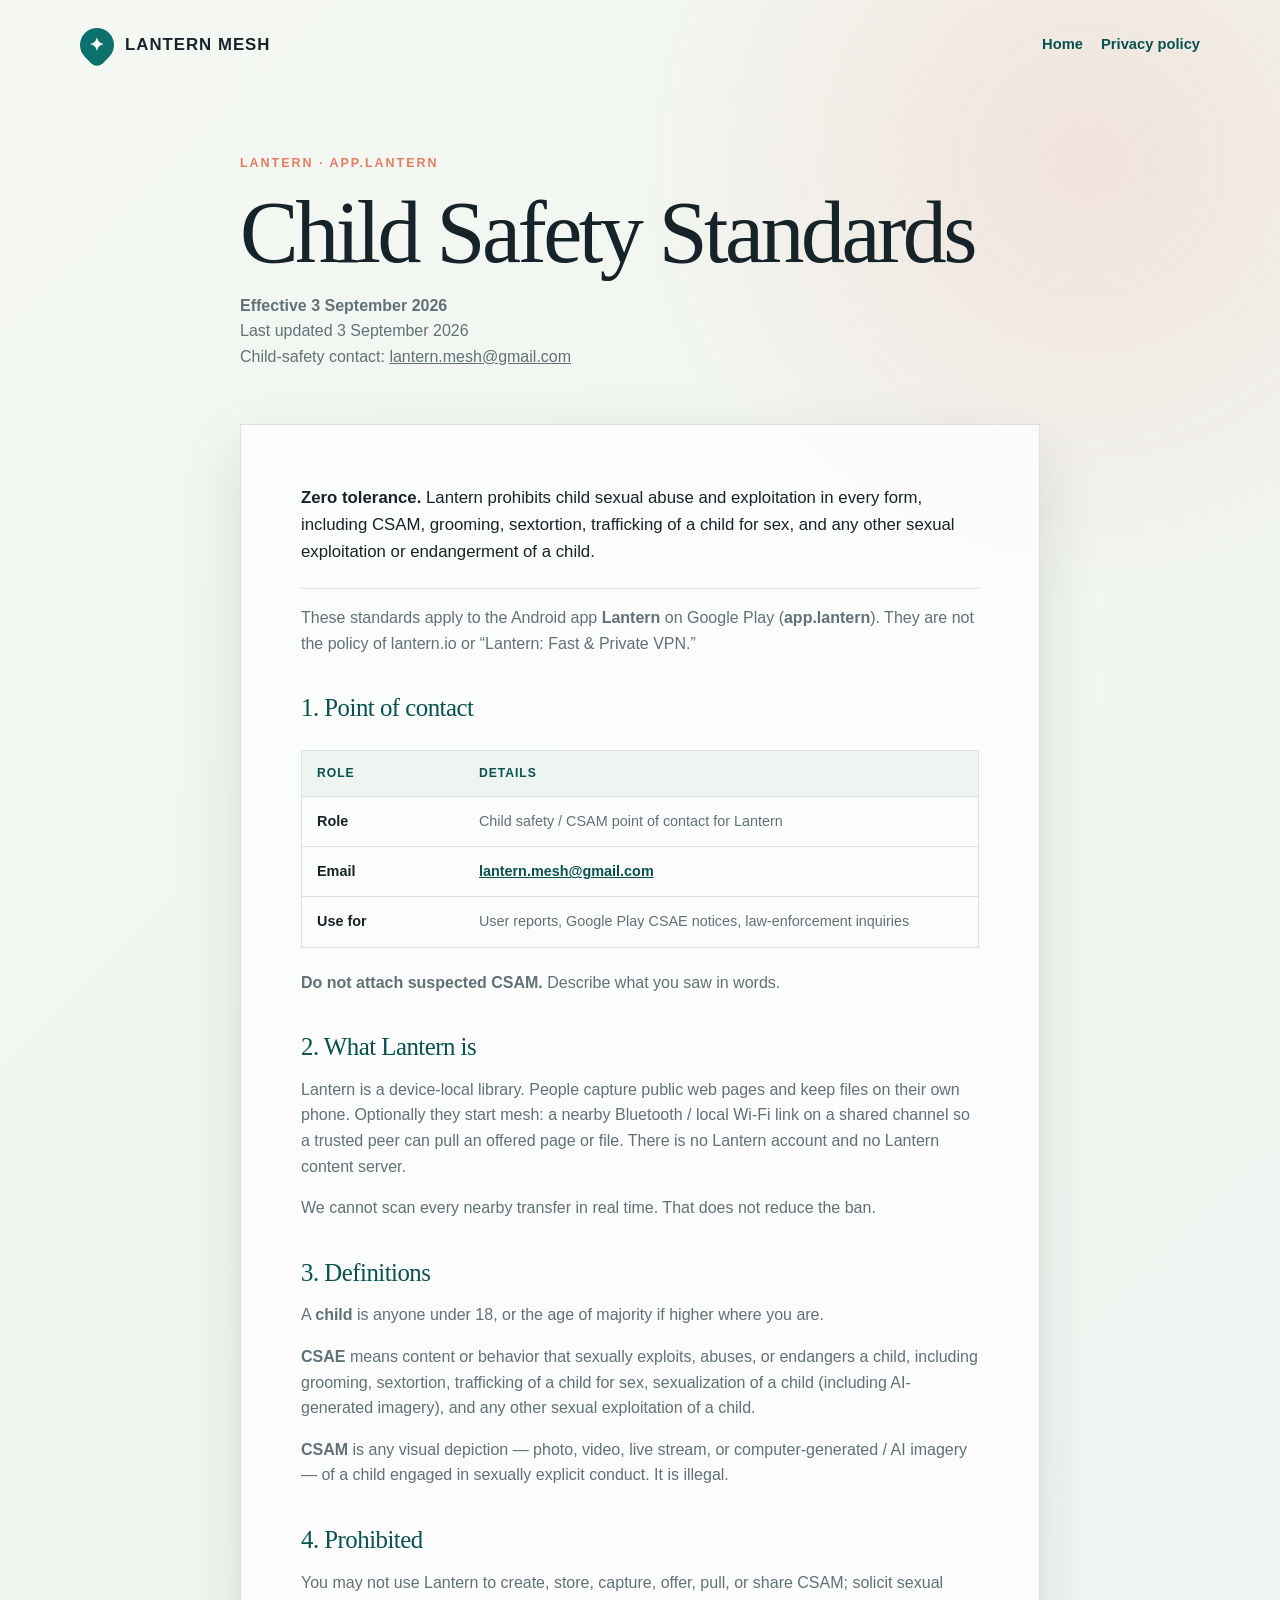
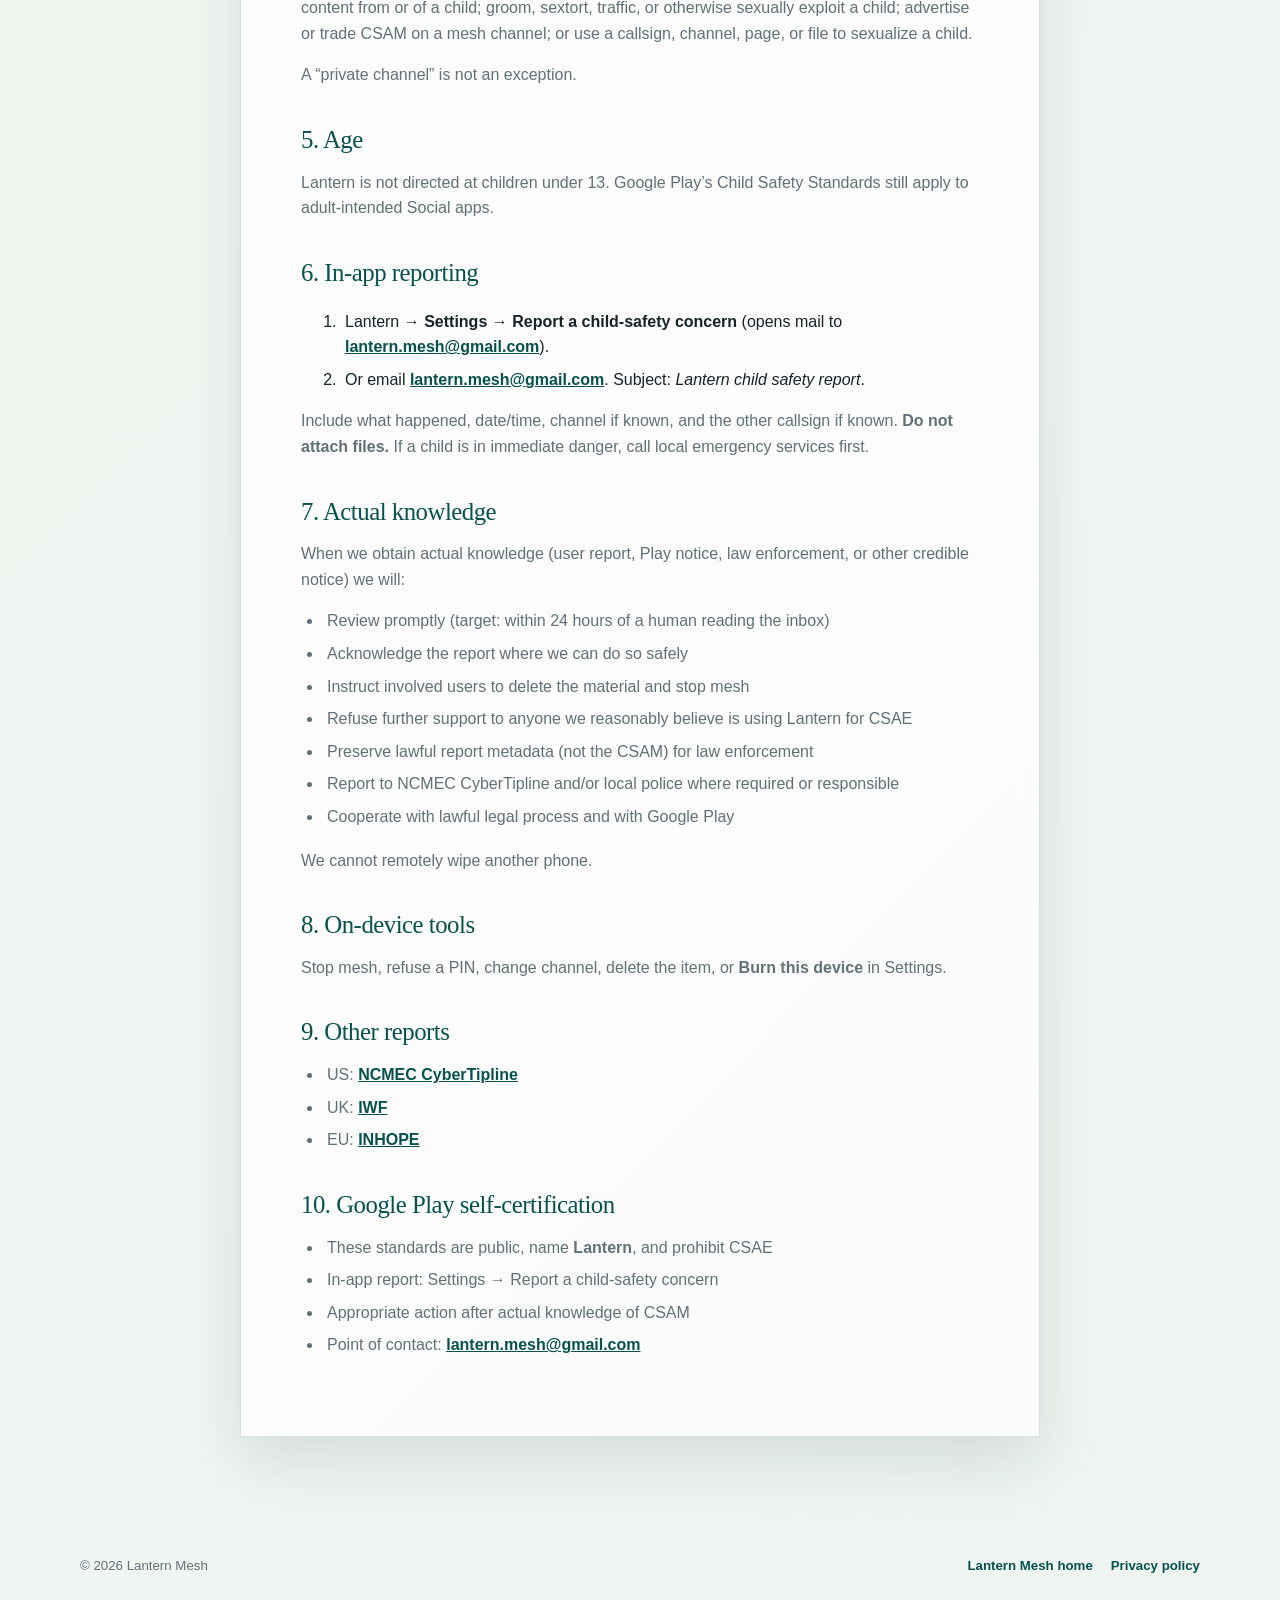
==== child-safety.html @ 803aa9cc "Create CSAE Page" ====
<!doctype html>
<html lang="en">
<head>
  <meta charset="utf-8">
  <meta name="viewport" content="width=device-width, initial-scale=1">
  <meta name="description" content="Lantern Child Safety Standards addressing child sexual abuse and exploitation.">
  <title>Child Safety Standards | Lantern (app.lantern)</title>
  <link rel="stylesheet" href="styles.css">
</head>
<body>
  <header class="site-header">
    <a class="brand" href="home.html" aria-label="Lantern Mesh home">
      <span class="brand-mark" aria-hidden="true"><span>✦</span></span>
      <span>Lantern Mesh</span>
    </a>
    <nav aria-label="Primary navigation">
      <a class="header-link" href="home.html">Home</a>
      <a class="header-link" href="privacypolicy.html">Privacy policy</a>
    </nav>
  </header>

  <main class="page-shell policy-page">
    <p class="eyebrow">Lantern · app.lantern</p>
    <h1>Child Safety Standards</h1>
    <p class="updated"><strong>Effective 3 September 2026</strong><br>Last updated 3 September 2026<br>Child-safety contact: <a href="mailto:lantern.mesh@gmail.com">lantern.mesh@gmail.com</a></p>
    <article class="policy-content">
      <p class="policy-lead"><strong>Zero tolerance.</strong> Lantern prohibits child sexual abuse and exploitation in every form, including CSAM, grooming, sextortion, trafficking of a child for sex, and any other sexual exploitation or endangerment of a child.</p>
      <p>These standards apply to the Android app <strong>Lantern</strong> on Google Play (<strong>app.lantern</strong>). They are not the policy of lantern.io or “Lantern: Fast &amp; Private VPN.”</p>

      <h2>1. Point of contact</h2>
      <div class="table-wrap"><table><thead><tr><th>Role</th><th>Details</th></tr></thead><tbody>
        <tr><td>Role</td><td>Child safety / CSAM point of contact for Lantern</td></tr>
        <tr><td>Email</td><td><strong><a href="mailto:lantern.mesh@gmail.com">lantern.mesh@gmail.com</a></strong></td></tr>
        <tr><td>Use for</td><td>User reports, Google Play CSAE notices, law-enforcement inquiries</td></tr>
      </tbody></table></div>
      <p><strong>Do not attach suspected CSAM.</strong> Describe what you saw in words.</p>

      <h2>2. What Lantern is</h2>
      <p>Lantern is a device-local library. People capture public web pages and keep files on their own phone. Optionally they start mesh: a nearby Bluetooth / local Wi-Fi link on a shared channel so a trusted peer can pull an offered page or file. There is no Lantern account and no Lantern content server.</p>
      <p>We cannot scan every nearby transfer in real time. That does not reduce the ban.</p>

      <h2>3. Definitions</h2>
      <p>A <strong>child</strong> is anyone under 18, or the age of majority if higher where you are.</p>
      <p><strong>CSAE</strong> means content or behavior that sexually exploits, abuses, or endangers a child, including grooming, sextortion, trafficking of a child for sex, sexualization of a child (including AI-generated imagery), and any other sexual exploitation of a child.</p>
      <p><strong>CSAM</strong> is any visual depiction — photo, video, live stream, or computer-generated / AI imagery — of a child engaged in sexually explicit conduct. It is illegal.</p>

      <h2>4. Prohibited</h2>
      <p>You may not use Lantern to create, store, capture, offer, pull, or share CSAM; solicit sexual content from or of a child; groom, sextort, traffic, or otherwise sexually exploit a child; advertise or trade CSAM on a mesh channel; or use a callsign, channel, page, or file to sexualize a child.</p>
      <p>A “private channel” is not an exception.</p>

      <h2>5. Age</h2>
      <p>Lantern is not directed at children under 13. Google Play’s Child Safety Standards still apply to adult-intended Social apps.</p>

      <h2>6. In-app reporting</h2>
      <ol>
        <li>Lantern → <strong>Settings</strong> → <strong>Report a child-safety concern</strong> (opens mail to <a href="mailto:lantern.mesh@gmail.com">lantern.mesh@gmail.com</a>).</li>
        <li>Or email <a href="mailto:lantern.mesh@gmail.com">lantern.mesh@gmail.com</a>. Subject: <em>Lantern child safety report</em>.</li>
      </ol>
      <p>Include what happened, date/time, channel if known, and the other callsign if known. <strong>Do not attach files.</strong> If a child is in immediate danger, call local emergency services first.</p>

      <h2>7. Actual knowledge</h2>
      <p>When we obtain actual knowledge (user report, Play notice, law enforcement, or other credible notice) we will:</p>
      <ul>
        <li>Review promptly (target: within 24 hours of a human reading the inbox)</li>
        <li>Acknowledge the report where we can do so safely</li>
        <li>Instruct involved users to delete the material and stop mesh</li>
        <li>Refuse further support to anyone we reasonably believe is using Lantern for CSAE</li>
        <li>Preserve lawful report metadata (not the CSAM) for law enforcement</li>
        <li>Report to NCMEC CyberTipline and/or local police where required or responsible</li>
        <li>Cooperate with lawful legal process and with Google Play</li>
      </ul>
      <p>We cannot remotely wipe another phone.</p>

      <h2>8. On-device tools</h2>
      <p>Stop mesh, refuse a PIN, change channel, delete the item, or <strong>Burn this device</strong> in Settings.</p>

      <h2>9. Other reports</h2>
      <ul>
        <li>US: <a href="https://report.cybertip.org/">NCMEC CyberTipline</a></li>
        <li>UK: <a href="https://www.iwf.org.uk/">IWF</a></li>
        <li>EU: <a href="https://www.inhope.org/">INHOPE</a></li>
      </ul>

      <h2>10. Google Play self-certification</h2>
      <ul>
        <li>These standards are public, name <strong>Lantern</strong>, and prohibit CSAE</li>
        <li>In-app report: Settings → Report a child-safety concern</li>
        <li>Appropriate action after actual knowledge of CSAM</li>
        <li>Point of contact: <strong><a href="mailto:lantern.mesh@gmail.com">lantern.mesh@gmail.com</a></strong></li>
      </ul>
    </article>
  </main>

  <footer class="site-footer">
    <span>© 2026 Lantern Mesh</span>
    <span>
      <a class="text-link" href="home.html">Lantern Mesh home</a>
      <a class="text-link" href="privacypolicy.html">Privacy policy</a>
    </span>
  </footer>
</body>
</html>
---- styles.css ----
:root {
  --ink: #162329;
  --muted: #607178;
  --paper: #f4f7f2;
  --white: #ffffff;
  --teal: #0c716d;
  --teal-dark: #07514f;
  --coral: #e47d62;
  --line: #d8e3df;
  --shadow: 0 24px 60px rgba(22, 35, 41, 0.12);
  font-family: "Trebuchet MS", "Gill Sans", sans-serif;
  color: var(--ink);
  background: var(--paper);
}

* {
  box-sizing: border-box;
}

body {
  margin: 0;
  min-width: 320px;
  background:
    radial-gradient(circle at 85% 5%, rgba(228, 125, 98, 0.16), transparent 28rem),
    linear-gradient(135deg, #f4f7f2 0%, #eef5f1 100%);
  line-height: 1.6;
}

a {
  color: inherit;
}

.site-header,
.site-footer,
.page-shell {
  width: min(1120px, calc(100% - 48px));
  margin-inline: auto;
}

.site-header {
  display: flex;
  align-items: center;
  justify-content: space-between;
  padding: 28px 0;
}

.brand {
  display: inline-flex;
  align-items: center;
  gap: 11px;
  font-size: 1.05rem;
  font-weight: 700;
  letter-spacing: 0.06em;
  text-decoration: none;
  text-transform: uppercase;
}

.brand-mark {
  display: grid;
  width: 34px;
  height: 34px;
  place-items: center;
  border-radius: 50% 50% 50% 8px;
  color: var(--white);
  background: var(--teal);
  transform: rotate(-45deg);
}

.brand-mark span {
  transform: rotate(45deg);
  font-size: 1.1rem;
}

.header-link {
  color: var(--teal-dark);
  font-size: 0.92rem;
  font-weight: 700;
  text-decoration: none;
}

nav,
.site-footer > span:last-child {
  display: flex;
  flex-wrap: wrap;
  gap: 18px;
}

.header-link:hover,
.text-link:hover {
  color: var(--coral);
}

.hero {
  display: grid;
  grid-template-columns: 1.08fr 0.92fr;
  gap: clamp(40px, 8vw, 110px);
  align-items: center;
  min-height: 620px;
  padding: 54px 0 92px;
}

.eyebrow {
  margin: 0 0 18px;
  color: var(--coral);
  font-size: 0.78rem;
  font-weight: 700;
  letter-spacing: 0.16em;
  text-transform: uppercase;
}

h1,
h2 {
  margin: 0;
  font-family: Georgia, serif;
  font-weight: 400;
  letter-spacing: -0.04em;
}

h1 {
  max-width: 660px;
  font-size: clamp(3.6rem, 8vw, 6.9rem);
  line-height: 0.94;
}

.hero-copy {
  max-width: 530px;
  margin: 28px 0 34px;
  color: var(--muted);
  font-size: 1.12rem;
}

.button {
  display: inline-flex;
  align-items: center;
  gap: 12px;
  padding: 14px 20px;
  border: 1px solid var(--teal);
  border-radius: 4px;
  color: var(--white);
  background: var(--teal);
  font-size: 0.92rem;
  font-weight: 700;
  text-decoration: none;
  transition: background 180ms ease, transform 180ms ease;
}

.button:hover {
  background: var(--teal-dark);
  transform: translateY(-2px);
}

.button::after {
  content: "→";
  font-size: 1.2rem;
}

.visual {
  position: relative;
  aspect-ratio: 1;
  max-width: 460px;
  margin-inline: auto;
}

.visual::before,
.visual::after {
  position: absolute;
  content: "";
  border: 1px solid rgba(12, 113, 109, 0.25);
  border-radius: 50%;
}

.visual::before {
  inset: 4%;
}

.visual::after {
  inset: 15%;
}

.visual-core {
  position: absolute;
  inset: 22%;
  display: grid;
  place-items: center;
  border-radius: 50% 50% 50% 8%;
  color: var(--white);
  background: var(--teal);
  box-shadow: var(--shadow);
  transform: rotate(-45deg);
}

.visual-core span {
  transform: rotate(45deg);
  font-family: Georgia, serif;
  font-size: clamp(4rem, 8vw, 6rem);
}

.orbit-dot {
  position: absolute;
  width: 18px;
  height: 18px;
  border-radius: 50%;
  background: var(--coral);
}

.dot-one { top: 8%; right: 19%; }
.dot-two { bottom: 12%; left: 11%; width: 11px; height: 11px; background: var(--teal); }

.intro-band {
  padding: 72px 0;
  color: var(--white);
  background: var(--teal-dark);
}

.intro-band .page-shell {
  display: grid;
  grid-template-columns: 0.8fr 1.2fr;
  gap: 70px;
}

.intro-band h2 {
  font-size: clamp(2.2rem, 4vw, 3.5rem);
  line-height: 1;
}

.intro-band p {
  max-width: 570px;
  margin: 0;
  color: #c3dcda;
  font-size: 1.05rem;
}

.site-footer {
  display: flex;
  justify-content: space-between;
  gap: 20px;
  padding: 28px 0;
  color: var(--muted);
  font-size: 0.83rem;
}

.text-link {
  color: var(--teal-dark);
  font-weight: 700;
  text-decoration: none;
}

.policy-page {
  max-width: 800px;
  padding: 64px 0 90px;
}

.policy-page h1 {
  max-width: none;
  margin-bottom: 18px;
  font-size: clamp(3rem, 7vw, 5.5rem);
}

.updated {
  margin: 0 0 55px;
  color: var(--muted);
}

.policy-content {
  padding: clamp(28px, 5vw, 60px);
  border: 1px solid var(--line);
  background: rgba(255, 255, 255, 0.72);
  box-shadow: var(--shadow);
}

.policy-content h2 {
  margin: 32px 0 10px;
  color: var(--teal-dark);
  font-size: 1.55rem;
  letter-spacing: -0.02em;
}

.policy-content h2:first-child {
  margin-top: 0;
}

.policy-content p {
  margin: 0 0 16px;
  color: var(--muted);
}

.policy-lead {
  padding-bottom: 22px;
  border-bottom: 1px solid var(--line);
  color: var(--ink) !important;
  font-size: 1.05rem;
}

.policy-content h3 {
  margin: 24px 0 8px;
  color: var(--ink);
  font-size: 1rem;
}

.policy-content ul {
  margin: 0 0 18px;
  padding-left: 22px;
  color: var(--muted);
}

.policy-content li {
  margin: 7px 0;
  padding-left: 4px;
}

.policy-content a {
  color: var(--teal-dark);
  font-weight: 700;
}

.table-wrap {
  margin: 22px 0;
  overflow-x: auto;
  border: 1px solid var(--line);
}

table {
  width: 100%;
  min-width: 600px;
  border-collapse: collapse;
  color: var(--muted);
  font-size: 0.9rem;
}

th,
td {
  padding: 13px 15px;
  border-bottom: 1px solid var(--line);
  text-align: left;
  vertical-align: top;
}

th {
  color: var(--teal-dark);
  background: #edf4f1;
  font-size: 0.76rem;
  letter-spacing: 0.08em;
  text-transform: uppercase;
}

td:first-child {
  min-width: 145px;
  color: var(--ink);
  font-weight: 700;
}

tr:last-child td {
  border-bottom: 0;
}

@media (max-width: 700px) {
  .site-header,
  .site-footer,
  .page-shell {
    width: min(100% - 32px, 1120px);
  }

  .hero,
  .intro-band .page-shell {
    grid-template-columns: 1fr;
  }

  .hero {
    min-height: auto;
    padding-top: 42px;
  }

  .visual {
    width: min(86vw, 360px);
  }

  .intro-band .page-shell {
    gap: 26px;
  }

  .site-footer {
    align-items: flex-start;
    flex-direction: column;
  }
}
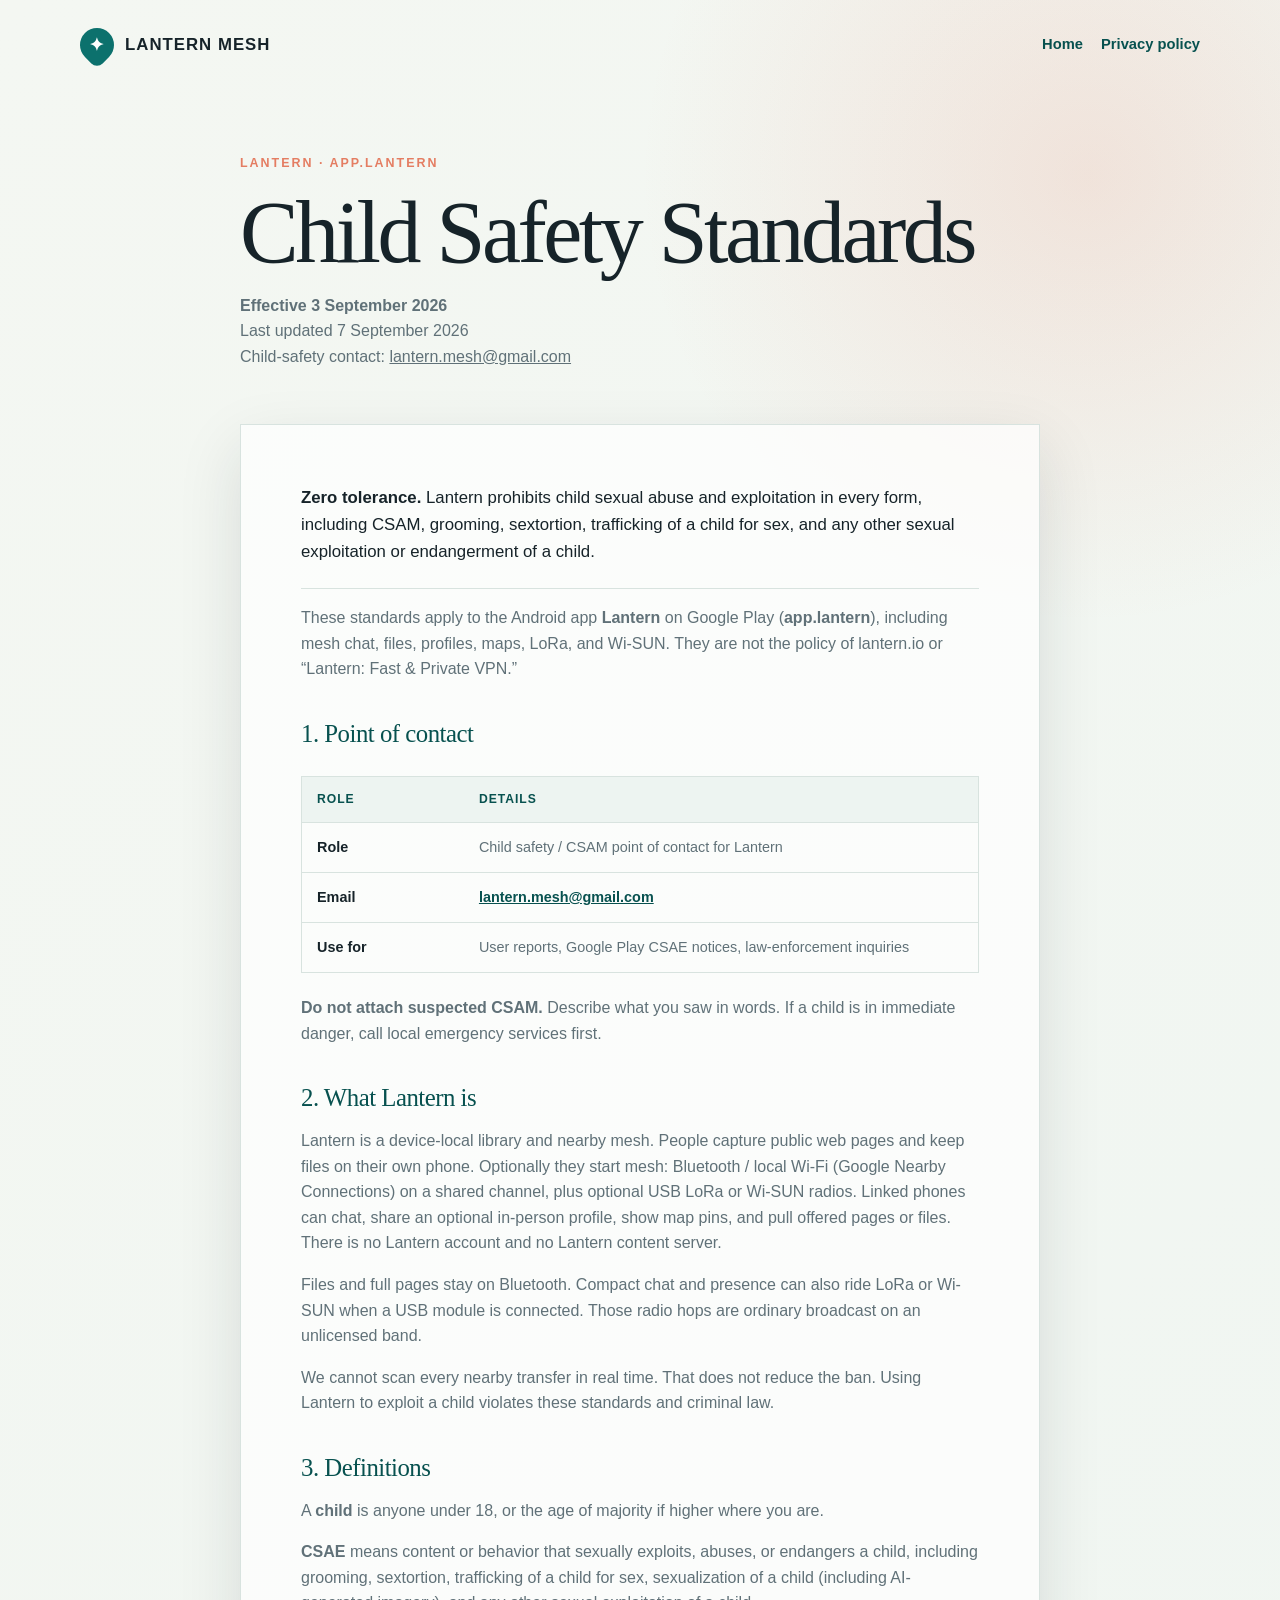
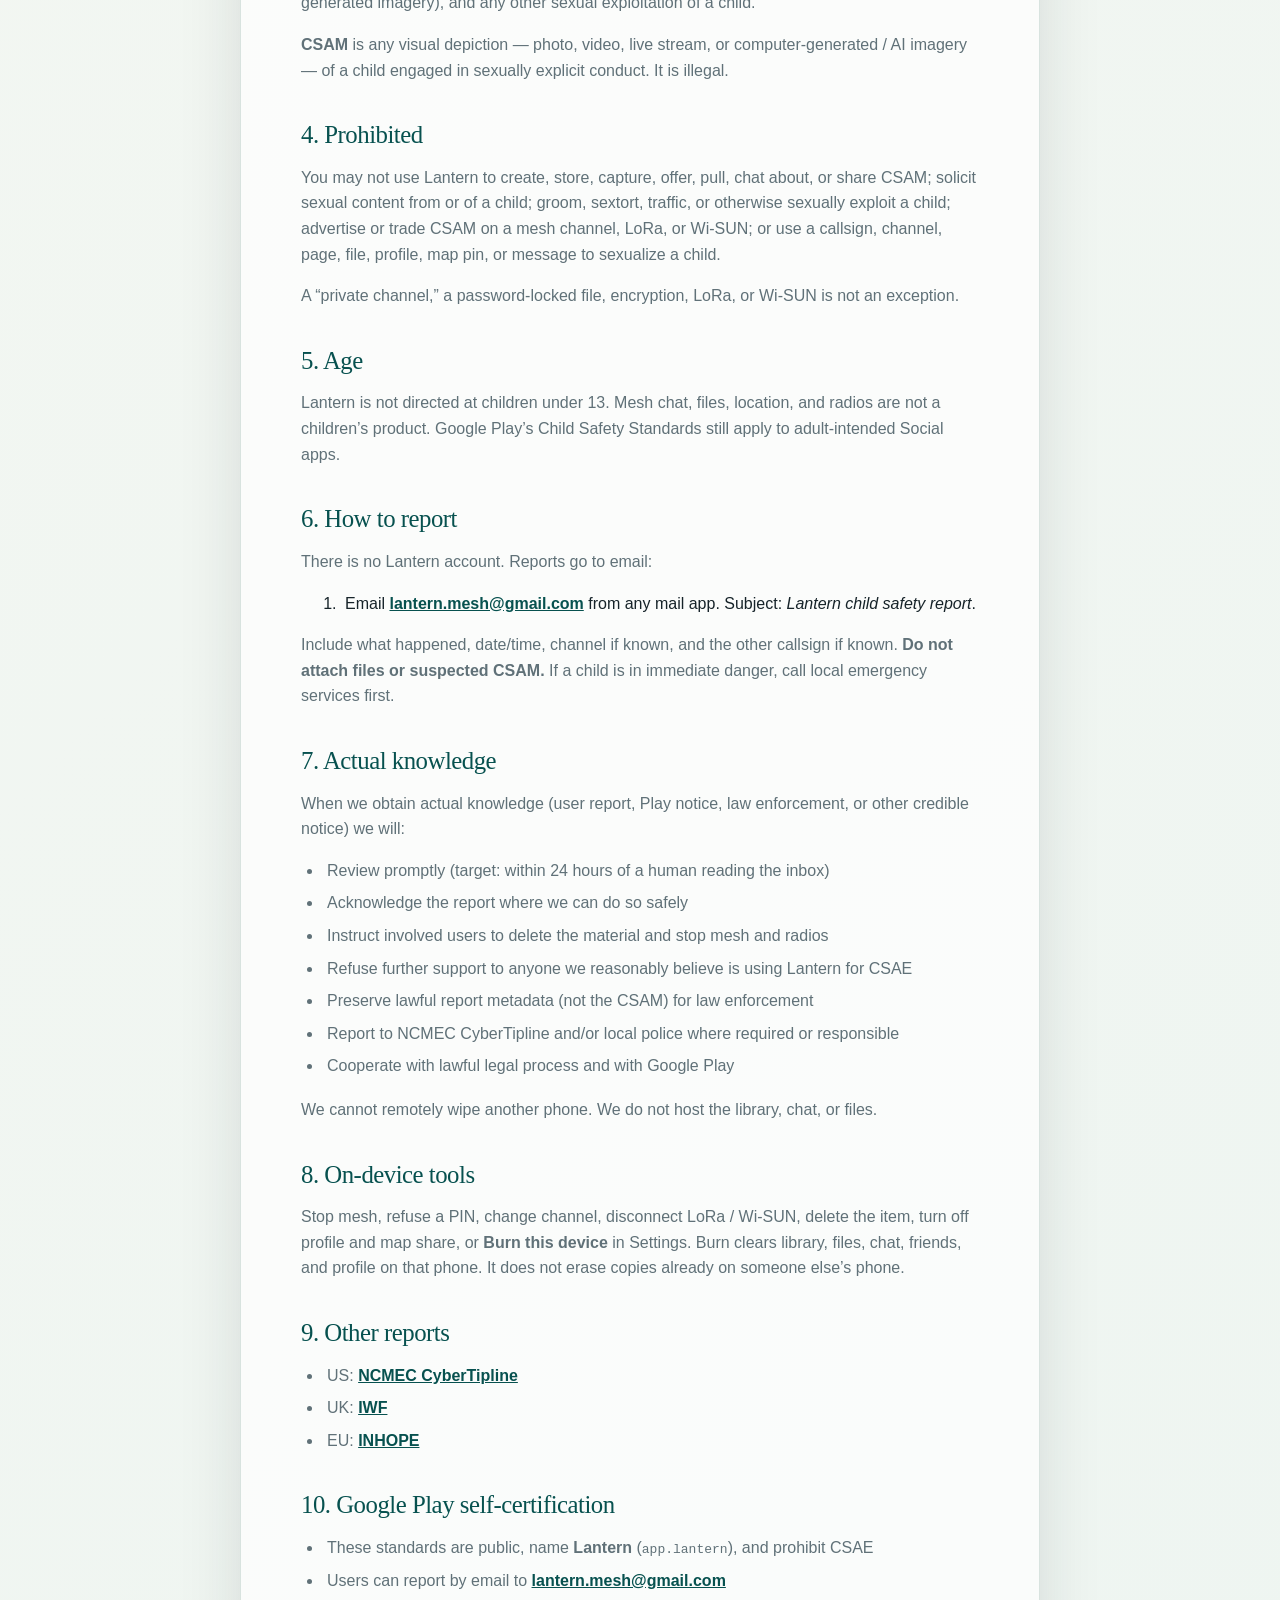
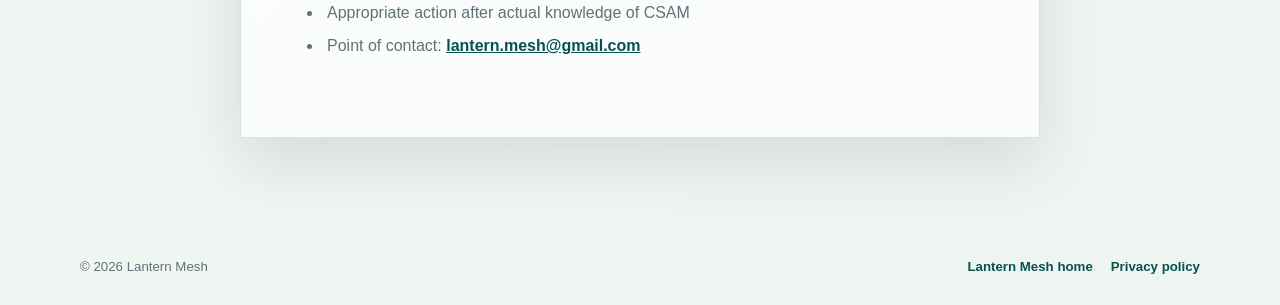
==== commit ad9d965b: "Revise child safety policy and contact details Updated child safety standards and contact informatio" ====
--- a/child-safety.html
+++ b/child-safety.html
@@ -14,30 +14,37 @@
       <span>Lantern Mesh</span>
     </a>
     <nav aria-label="Primary navigation">
-      <a class="header-link" href="home.html">Home</a>
-      <a class="header-link" href="privacypolicy.html">Privacy policy</a>
+      <a class="header-link" href="index.html">Home</a>
+      <a class="header-link" href="privacy.html">Privacy policy</a>
     </nav>
   </header>
-
   <main class="page-shell policy-page">
     <p class="eyebrow">Lantern · app.lantern</p>
     <h1>Child Safety Standards</h1>
-    <p class="updated"><strong>Effective 3 September 2026</strong><br>Last updated 3 September 2026<br>Child-safety contact: <a href="mailto:lantern.mesh@gmail.com">lantern.mesh@gmail.com</a></p>
+    <p class="updated"><strong>Effective 3 September 2026</strong><br>Last updated 7 September 2026<br>Child-safety contact: <a href="mailto:lantern.mesh@gmail.com">lantern.mesh@gmail.com</a></p>
     <article class="policy-content">
       <p class="policy-lead"><strong>Zero tolerance.</strong> Lantern prohibits child sexual abuse and exploitation in every form, including CSAM, grooming, sextortion, trafficking of a child for sex, and any other sexual exploitation or endangerment of a child.</p>
-      <p>These standards apply to the Android app <strong>Lantern</strong> on Google Play (<strong>app.lantern</strong>). They are not the policy of lantern.io or “Lantern: Fast &amp; Private VPN.”</p>
+      <p>These standards apply to the Android app <strong>Lantern</strong> on Google Play (<strong>app.lantern</strong>), including mesh chat, files, profiles, maps, LoRa, and Wi-SUN. They are not the policy of lantern.io or “Lantern: Fast & Private VPN.”</p>
 
       <h2>1. Point of contact</h2>
-      <div class="table-wrap"><table><thead><tr><th>Role</th><th>Details</th></tr></thead><tbody>
-        <tr><td>Role</td><td>Child safety / CSAM point of contact for Lantern</td></tr>
-        <tr><td>Email</td><td><strong><a href="mailto:lantern.mesh@gmail.com">lantern.mesh@gmail.com</a></strong></td></tr>
-        <tr><td>Use for</td><td>User reports, Google Play CSAE notices, law-enforcement inquiries</td></tr>
-      </tbody></table></div>
-      <p><strong>Do not attach suspected CSAM.</strong> Describe what you saw in words.</p>
+      <div class="table-wrap">
+        <table>
+          <thead>
+            <tr><th>Role</th><th>Details</th></tr>
+          </thead>
+          <tbody>
+            <tr><td>Role</td><td>Child safety / CSAM point of contact for Lantern</td></tr>
+            <tr><td>Email</td><td><strong><a href="mailto:lantern.mesh@gmail.com">lantern.mesh@gmail.com</a></strong></td></tr>
+            <tr><td>Use for</td><td>User reports, Google Play CSAE notices, law-enforcement inquiries</td></tr>
+          </tbody>
+        </table>
+      </div>
+      <p><strong>Do not attach suspected CSAM.</strong> Describe what you saw in words. If a child is in immediate danger, call local emergency services first.</p>
 
       <h2>2. What Lantern is</h2>
-      <p>Lantern is a device-local library. People capture public web pages and keep files on their own phone. Optionally they start mesh: a nearby Bluetooth / local Wi-Fi link on a shared channel so a trusted peer can pull an offered page or file. There is no Lantern account and no Lantern content server.</p>
-      <p>We cannot scan every nearby transfer in real time. That does not reduce the ban.</p>
+      <p>Lantern is a device-local library and nearby mesh. People capture public web pages and keep files on their own phone. Optionally they start mesh: Bluetooth / local Wi-Fi (Google Nearby Connections) on a shared channel, plus optional USB LoRa or Wi-SUN radios. Linked phones can chat, share an optional in-person profile, show map pins, and pull offered pages or files. There is no Lantern account and no Lantern content server.</p>
+      <p>Files and full pages stay on Bluetooth. Compact chat and presence can also ride LoRa or Wi-SUN when a USB module is connected. Those radio hops are ordinary broadcast on an unlicensed band.</p>
+      <p>We cannot scan every nearby transfer in real time. That does not reduce the ban. Using Lantern to exploit a child violates these standards and criminal law.</p>
 
       <h2>3. Definitions</h2>
       <p>A <strong>child</strong> is anyone under 18, or the age of majority if higher where you are.</p>
@@ -45,34 +52,34 @@
       <p><strong>CSAM</strong> is any visual depiction — photo, video, live stream, or computer-generated / AI imagery — of a child engaged in sexually explicit conduct. It is illegal.</p>
 
       <h2>4. Prohibited</h2>
-      <p>You may not use Lantern to create, store, capture, offer, pull, or share CSAM; solicit sexual content from or of a child; groom, sextort, traffic, or otherwise sexually exploit a child; advertise or trade CSAM on a mesh channel; or use a callsign, channel, page, or file to sexualize a child.</p>
-      <p>A “private channel” is not an exception.</p>
+      <p>You may not use Lantern to create, store, capture, offer, pull, chat about, or share CSAM; solicit sexual content from or of a child; groom, sextort, traffic, or otherwise sexually exploit a child; advertise or trade CSAM on a mesh channel, LoRa, or Wi-SUN; or use a callsign, channel, page, file, profile, map pin, or message to sexualize a child.</p>
+      <p>A “private channel,” a password-locked file, encryption, LoRa, or Wi-SUN is not an exception.</p>
 
       <h2>5. Age</h2>
-      <p>Lantern is not directed at children under 13. Google Play’s Child Safety Standards still apply to adult-intended Social apps.</p>
+      <p>Lantern is not directed at children under 13. Mesh chat, files, location, and radios are not a children’s product. Google Play’s Child Safety Standards still apply to adult-intended Social apps.</p>
 
-      <h2>6. In-app reporting</h2>
+      <h2>6. How to report</h2>
+      <p>There is no Lantern account. Reports go to email:</p>
       <ol>
-        <li>Lantern → <strong>Settings</strong> → <strong>Report a child-safety concern</strong> (opens mail to <a href="mailto:lantern.mesh@gmail.com">lantern.mesh@gmail.com</a>).</li>
-        <li>Or email <a href="mailto:lantern.mesh@gmail.com">lantern.mesh@gmail.com</a>. Subject: <em>Lantern child safety report</em>.</li>
+        <li>Email <a href="mailto:lantern.mesh@gmail.com">lantern.mesh@gmail.com</a> from any mail app. Subject: <em>Lantern child safety report</em>.</li>
       </ol>
-      <p>Include what happened, date/time, channel if known, and the other callsign if known. <strong>Do not attach files.</strong> If a child is in immediate danger, call local emergency services first.</p>
+      <p>Include what happened, date/time, channel if known, and the other callsign if known. <strong>Do not attach files or suspected CSAM.</strong> If a child is in immediate danger, call local emergency services first.</p>
 
       <h2>7. Actual knowledge</h2>
       <p>When we obtain actual knowledge (user report, Play notice, law enforcement, or other credible notice) we will:</p>
       <ul>
         <li>Review promptly (target: within 24 hours of a human reading the inbox)</li>
         <li>Acknowledge the report where we can do so safely</li>
-        <li>Instruct involved users to delete the material and stop mesh</li>
+        <li>Instruct involved users to delete the material and stop mesh and radios</li>
         <li>Refuse further support to anyone we reasonably believe is using Lantern for CSAE</li>
         <li>Preserve lawful report metadata (not the CSAM) for law enforcement</li>
         <li>Report to NCMEC CyberTipline and/or local police where required or responsible</li>
         <li>Cooperate with lawful legal process and with Google Play</li>
       </ul>
-      <p>We cannot remotely wipe another phone.</p>
+      <p>We cannot remotely wipe another phone. We do not host the library, chat, or files.</p>
 
       <h2>8. On-device tools</h2>
-      <p>Stop mesh, refuse a PIN, change channel, delete the item, or <strong>Burn this device</strong> in Settings.</p>
+      <p>Stop mesh, refuse a PIN, change channel, disconnect LoRa / Wi-SUN, delete the item, turn off profile and map share, or <strong>Burn this device</strong> in Settings. Burn clears library, files, chat, friends, and profile on that phone. It does not erase copies already on someone else’s phone.</p>
 
       <h2>9. Other reports</h2>
       <ul>
@@ -83,19 +90,18 @@
 
       <h2>10. Google Play self-certification</h2>
       <ul>
-        <li>These standards are public, name <strong>Lantern</strong>, and prohibit CSAE</li>
-        <li>In-app report: Settings → Report a child-safety concern</li>
+        <li>These standards are public, name <strong>Lantern</strong> (<code>app.lantern</code>), and prohibit CSAE</li>
+        <li>Users can report by email to <strong><a href="mailto:lantern.mesh@gmail.com">lantern.mesh@gmail.com</a></strong></li>
         <li>Appropriate action after actual knowledge of CSAM</li>
         <li>Point of contact: <strong><a href="mailto:lantern.mesh@gmail.com">lantern.mesh@gmail.com</a></strong></li>
       </ul>
     </article>
   </main>
-
   <footer class="site-footer">
     <span>© 2026 Lantern Mesh</span>
     <span>
-      <a class="text-link" href="home.html">Lantern Mesh home</a>
-      <a class="text-link" href="privacypolicy.html">Privacy policy</a>
+      <a class="text-link" href="index.html">Lantern Mesh home</a>
+      <a class="text-link" href="privacy.html">Privacy policy</a>
     </span>
   </footer>
 </body>
